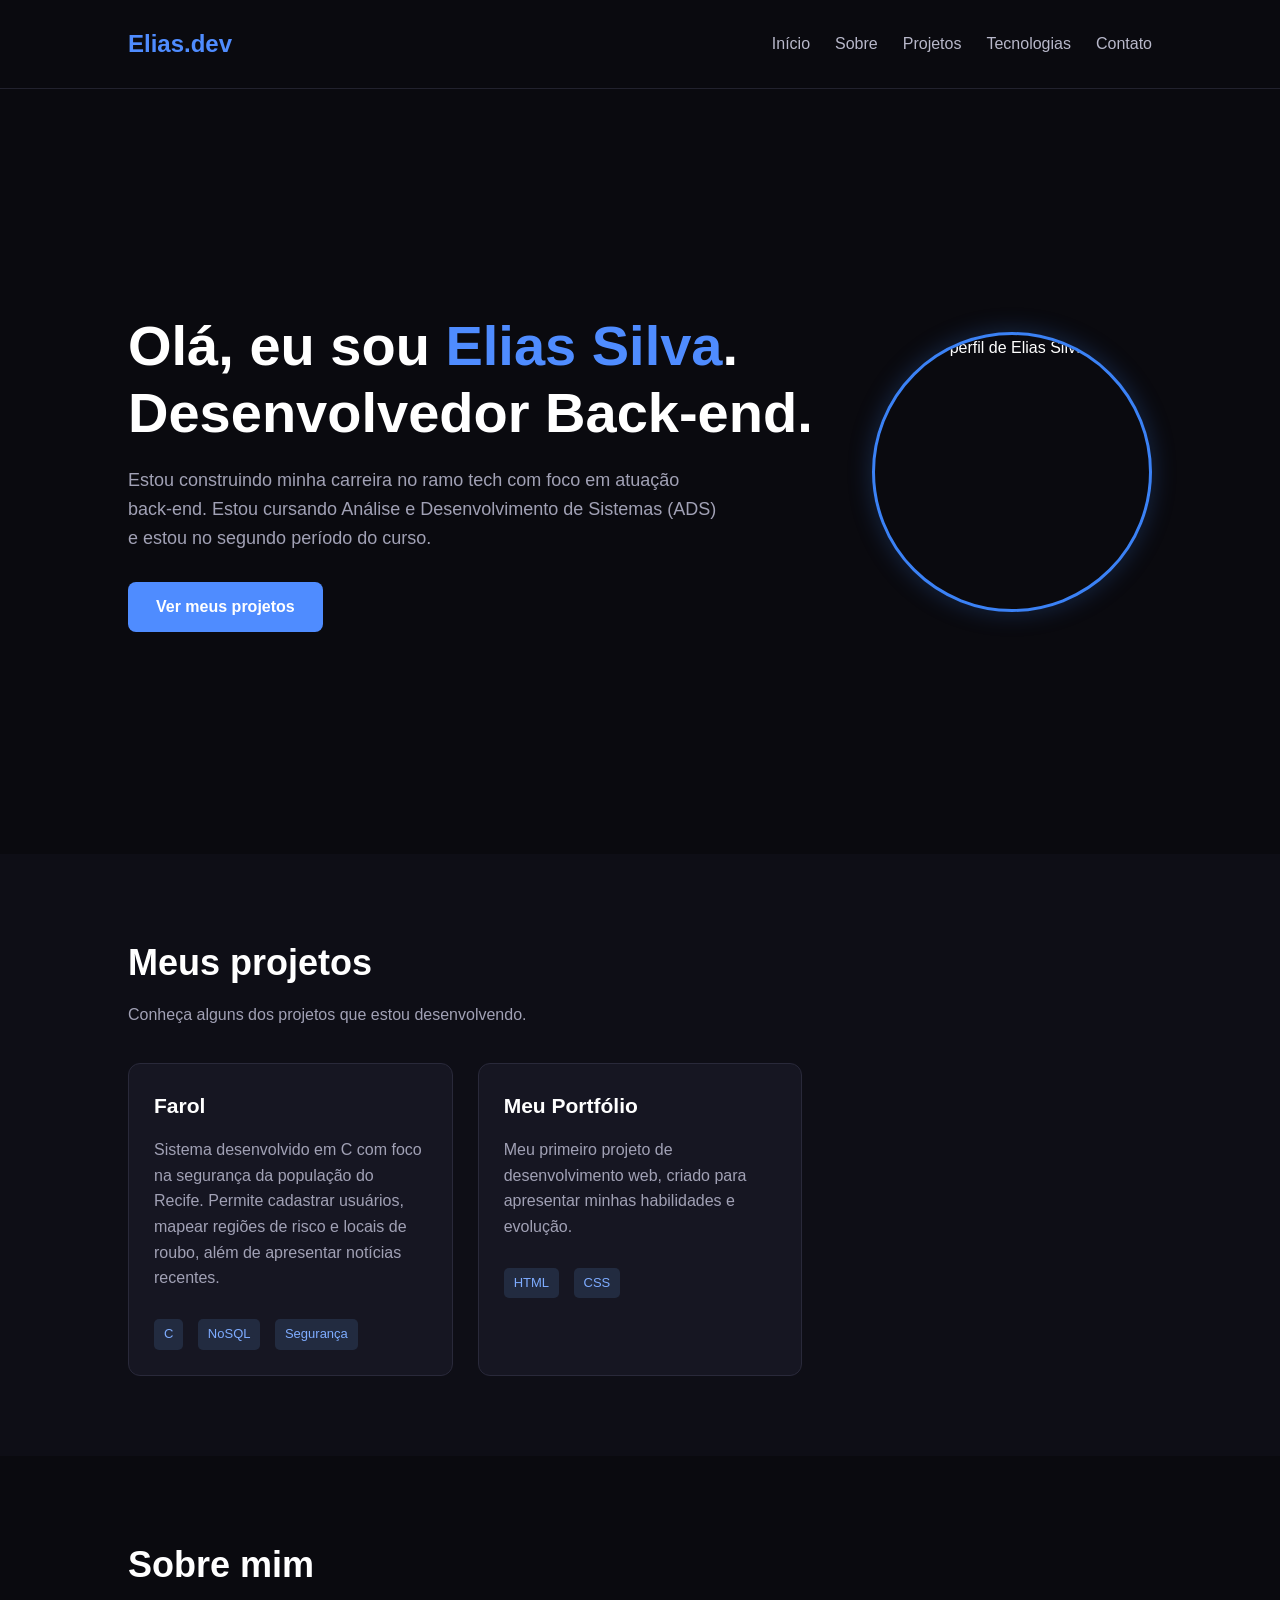
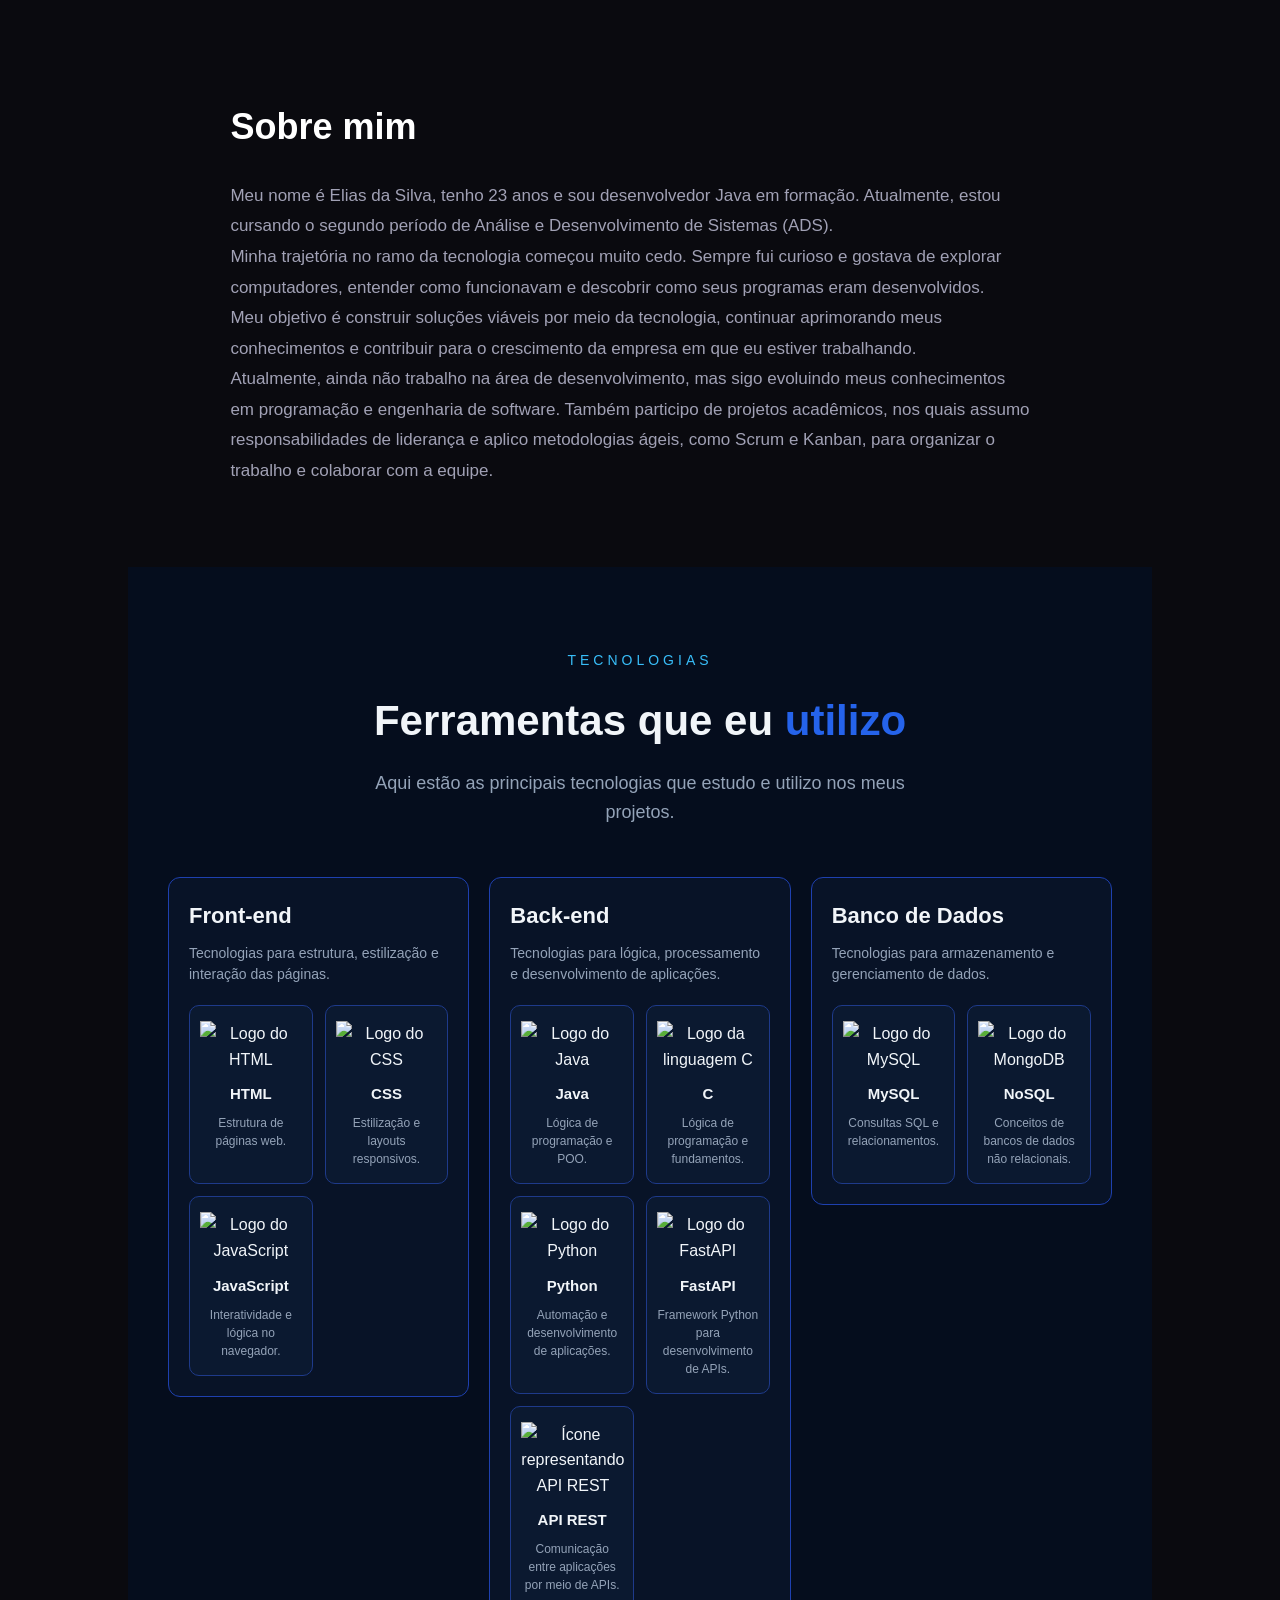
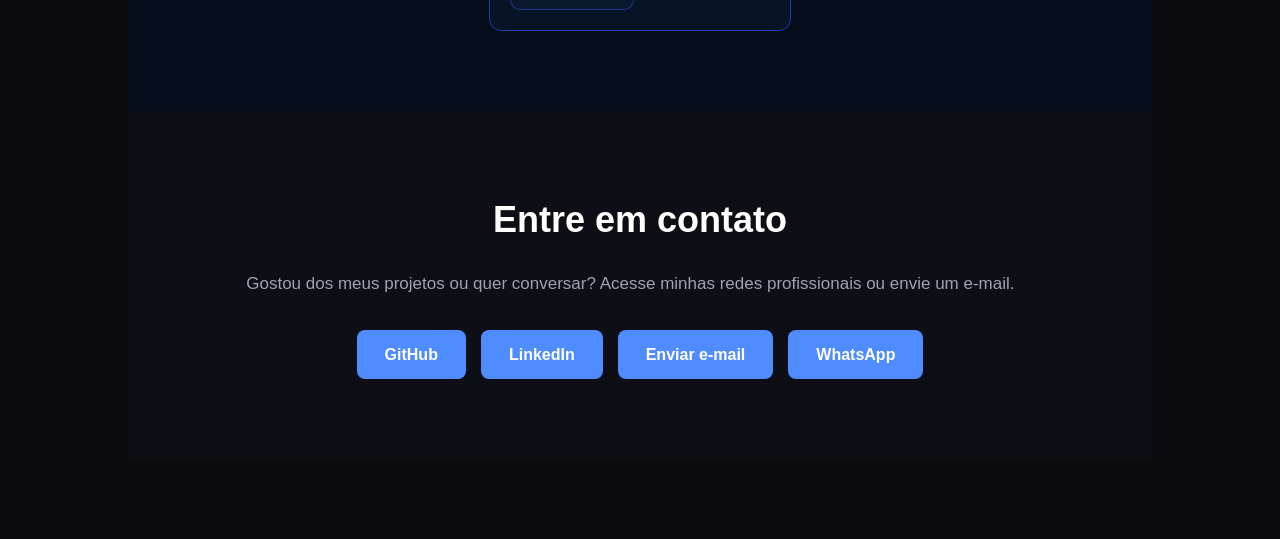
==== index.html @ 400964d1 "Rename inder.html to index.html" ====
<!DOCTYPE html>
<html lang="pt-BR">

<head>
    <meta charset="UTF-8">
    <meta name="viewport" content="width=device-width, initial-scale=1.0">

    <title>Portfólio | Elias Silva</title>

    <link rel="stylesheet" href="style.css">
</head>

<body>

    <!-- CABEÇALHO -->
    <header>
        <h1>Elias.dev</h1>

        <nav>
            <a href="#inicio">Início</a>
            <a href="#sobre">Sobre</a>
            <a href="#projetos">Projetos</a>
            <a href="#tecnologias">Tecnologias</a>
            <a href="#contato">Contato</a>
        </nav>
    </header>

    
<!-- SEÇÃO INÍCIO -->
<section class="hero" id="inicio">

    <div class="hero-conteudo">

        <h2>
            Olá, eu sou <span>Elias Silva</span>.<br>
            Desenvolvedor Back-end.
        </h2>

        <p>
            Estou construindo minha carreira no ramo tech com foco
            em atuação back-end. Estou cursando Análise e
            Desenvolvimento de Sistemas (ADS) e estou no segundo
            período do curso.
        </p>

        <a href="#projetos" class="botao">
            Ver meus projetos
        </a>

    </div>

    <div class="hero-foto">
        <img src="img/perfil.jpeg" alt="Foto de perfil de Elias Silva">
    </div>

</section>


        <!-- SEÇÃO PROJETOS -->
        <section class="projetos" id="projetos">

            <h2>Meus projetos</h2>

            <p class="descricao-projetos">
                Conheça alguns dos projetos que estou desenvolvendo.
            </p>

            <div class="container-projetos">

                <!-- PROJETO FAROL -->
                <article class="card-projeto">

                    <h3>Farol</h3>

                    <p>
                        Sistema desenvolvido em C com foco na segurança
                        da população do Recife. Permite cadastrar usuários,
                        mapear regiões de risco e locais de roubo,
                        além de apresentar notícias recentes.
                    </p>

                    <span>C</span>
                    <span>NoSQL</span>
                    <span>Segurança</span>

                </article>

                <!-- PROJETO PORTFÓLIO -->
                <article class="card-projeto">

                    <h3>Meu Portfólio</h3>

                    <p>
                        Meu primeiro projeto de desenvolvimento web,
                        criado para apresentar minhas habilidades e evolução.
                    </p>

                    <span>HTML</span>
                    <span>CSS</span>

                </article>

            </div>

        </section>

        <!-- SEÇÃO SOBRE -->
        <section class="sobre" id="sobre">

            <h2>Sobre mim</h2>

            <section class="sobre" id="sobre">
                <h2>Sobre mim</h2>

                    <p>
                    Meu nome é Elias da Silva, tenho 23 anos e sou desenvolvedor Java em formação.
                    Atualmente, estou cursando o segundo período de Análise e Desenvolvimento de Sistemas (ADS).
                    </p>

                    <p>
                    Minha trajetória no ramo da tecnologia começou muito cedo. Sempre fui curioso
                    e gostava de explorar computadores, entender como funcionavam e descobrir
                    como seus programas eram desenvolvidos.
                    </p>

                    <p>
                    Meu objetivo é construir soluções viáveis por meio da tecnologia, continuar
                    aprimorando meus conhecimentos e contribuir para o crescimento da empresa
                    em que eu estiver trabalhando.
                    </p>

                    <p>
                    Atualmente, ainda não trabalho na área de desenvolvimento, mas sigo evoluindo
                    meus conhecimentos em programação e engenharia de software. Também participo
                    de projetos acadêmicos, nos quais assumo responsabilidades de liderança e
                    aplico metodologias ágeis, como Scrum e Kanban, para organizar o trabalho
                    e colaborar com a equipe.
                    </p>
        

        </section>

        <!-- SEÇÃO TECNOLOGIAS -->
        <section id="tecnologias" class="tecnologias">

            <!-- CABEÇALHO DAS TECNOLOGIAS -->
            <div class="tecnologias-header">

                <span class="subtitulo">TECNOLOGIAS</span>

                <h2>
                    Ferramentas que eu <span>utilizo</span>
                </h2>

                <p>
                    Aqui estão as principais tecnologias que estudo
                    e utilizo nos meus projetos.
                </p>

            </div>

            <!-- CONTAINER DAS CATEGORIAS -->
            <div class="tecnologias-container">

                <!-- CATEGORIA FRONT-END -->
                <div class="categoria">

                    <h3>Front-end</h3>

                    <p>
                        Tecnologias para estrutura, estilização
                        e interação das páginas.
                    </p>

                    <div class="tecnologias-grid">

                        <!-- HTML -->
                        <div class="tecnologia-card">

                            <img
                                src="https://cdn.jsdelivr.net/gh/devicons/devicon/icons/html5/html5-original.svg"
                                alt="Logo do HTML"
                                class="tecnologia-logo"
                            >

                            <h4>HTML</h4>

                            <p>Estrutura de páginas web.</p>

                        </div>

                        <!-- CSS -->
                        <div class="tecnologia-card">

                            <img
                                src="https://cdn.jsdelivr.net/gh/devicons/devicon/icons/css3/css3-original.svg"
                                alt="Logo do CSS"
                                class="tecnologia-logo"
                            >

                            <h4>CSS</h4>

                            <p>Estilização e layouts responsivos.</p>

                        </div>

                        <!-- JAVASCRIPT -->
                        <div class="tecnologia-card">

                            <img
                                src="https://cdn.jsdelivr.net/gh/devicons/devicon/icons/javascript/javascript-original.svg"
                                alt="Logo do JavaScript"
                                class="tecnologia-logo"
                            >

                            <h4>JavaScript</h4>

                            <p>Interatividade e lógica no navegador.</p>

                        </div>

                    </div>

                </div>

                <!-- CATEGORIA BACK-END -->
                <div class="categoria">

                    <h3>Back-end</h3>

                    <p>
                        Tecnologias para lógica, processamento
                        e desenvolvimento de aplicações.
                    </p>

                    <div class="tecnologias-grid">

                        <!-- JAVA -->
                        <div class="tecnologia-card">

                            <img
                                src="https://cdn.jsdelivr.net/gh/devicons/devicon/icons/java/java-original.svg"
                                alt="Logo do Java"
                                class="tecnologia-logo"
                            >

                            <h4>Java</h4>

                            <p>Lógica de programação e POO.</p>

                        </div>

                        <!-- C -->
                        <div class="tecnologia-card">

                            <img
                                src="https://cdn.jsdelivr.net/gh/devicons/devicon/icons/c/c-original.svg"
                                alt="Logo da linguagem C"
                                class="tecnologia-logo"
                            >

                            <h4>C</h4>

                            <p>Lógica de programação e fundamentos.</p>

                        </div>

                        <!-- PYTHON -->
                        <div class="tecnologia-card">

                            <img
                                src="https://cdn.jsdelivr.net/gh/devicons/devicon/icons/python/python-original.svg"
                                alt="Logo do Python"
                                class="tecnologia-logo"
                            >

                            <h4>Python</h4>

                            <p>Automação e desenvolvimento de aplicações.</p>

                        </div>

                        <!-- FASTAPI -->
                        <div class="tecnologia-card">

                            <img
                                src="https://cdn.jsdelivr.net/gh/devicons/devicon/icons/fastapi/fastapi-original.svg"
                                alt="Logo do FastAPI"
                                class="tecnologia-logo"
                            >

                            <h4>FastAPI</h4>

                            <p>Framework Python para desenvolvimento de APIs.</p>

                        </div>

                        <!-- API REST -->
                        <div class="tecnologia-card">

                            <img
                                src="https://cdn.jsdelivr.net/gh/devicons/devicon/icons/fastapi/fastapi-original.svg"
                                alt="Ícone representando API REST"
                                class="tecnologia-logo"
                            >

                            <h4>API REST</h4>

                            <p>Comunicação entre aplicações por meio de APIs.</p>

                        </div>

                    </div>

                </div>

                <!-- CATEGORIA BANCO DE DADOS -->
                <div class="categoria">

                    <h3>Banco de Dados</h3>

                    <p>
                        Tecnologias para armazenamento
                        e gerenciamento de dados.
                    </p>

                    <div class="tecnologias-grid">

                        <!-- MYSQL -->
                        <div class="tecnologia-card">

                            <img
                                src="https://cdn.jsdelivr.net/gh/devicons/devicon/icons/mysql/mysql-original.svg"
                                alt="Logo do MySQL"
                                class="tecnologia-logo"
                            >

                            <h4>MySQL</h4>

                            <p>Consultas SQL e relacionamentos.</p>

                        </div>

                        <!-- NOSQL -->
                        <div class="tecnologia-card">

                            <img
                                src="https://cdn.jsdelivr.net/gh/devicons/devicon/icons/mongodb/mongodb-original.svg"
                                alt="Logo do MongoDB"
                                class="tecnologia-logo"
                            >

                            <h4>NoSQL</h4>

                            <p>Conceitos de bancos de dados não relacionais.</p>

                        </div>

                    </div>

                </div>

            </div>

        </section>

        <!-- SEÇÃO CONTATO -->
        <section class="contato" id="contato">

            <h2>Entre em contato</h2>

            <p>
                Gostou dos meus projetos ou quer conversar?
                Acesse minhas redes profissionais ou envie um e-mail.
            </p>

            <div class="links-contato">

                <a
                    href="https://github.com/Elias-03Xx"
                    target="_blank"
                    rel="noopener noreferrer"
                    class="botao"
                >
                    GitHub
                </a>

                <a
                    href="https://www.linkedin.com/in/eliassilva03/"
                    target="_blank"
                    rel="noopener noreferrer"
                    class="botao"
                >
                    LinkedIn
                </a>

                <a
                    href="mailto:eliassilvat2003@gmail.com"
                    class="botao"
                >
                    Enviar e-mail
                </a>

                <a 
                    href="https://wa.me/5581989814141"
                    target="_blank"
                    rel="noopener noreferrer"
                    class="botao"  
                    >
                    WhatsApp
                </a>

            </div>

        </section>

    </main>

    <!-- JAVASCRIPT -->
    <script src="script.js"></script>

</body>
</html>
---- style.css ----
/* ========================================
   CONFIGURAÇÕES GERAIS
======================================== */

* {
    margin: 0;
    padding: 0;
    box-sizing: border-box;
}

body {
    background-color: #0a0a0f;
    color: #ffffff;
    font-family: Arial, sans-serif;
    line-height: 1.6;
}

/* ========================================
   CABEÇALHO
======================================== */

header {
    width: 100%;
    padding: 25px 10%;
    display: flex;
    justify-content: space-between;
    align-items: center;
    border-bottom: 1px solid #22222e;
}

header h1 {
    font-size: 24px;
    color: #4f8cff;
}

/* ========================================
   MENU
======================================== */

nav {
    display: flex;
    gap: 25px;
}

nav a {
    color: #b8b8ca;
    text-decoration: none;
    transition: 0.3s;
}

nav a:hover {
    color: #4f8cff;
}

/* ========================================
   SEÇÃO INÍCIO
======================================== */

.hero {
    min-height: 85vh;
    display: flex;
    flex-direction: column;
    justify-content: center;
    padding: 80px 10%;
}

.hero h2 {
    font-size: 56px;
    line-height: 1.2;
    max-width: 750px;
    margin-bottom: 20px;
}

.hero h2 span {
    color: #4f8cff;
}

.hero p {
    font-size: 18px;
    color: #a1a1b5;
    max-width: 600px;
    margin-bottom: 30px;
}

/* ========================================
   BOTÕES
======================================== */

.botao {
    display: inline-block;
    width: fit-content;
    padding: 12px 28px;
    background-color: #4f8cff;
    color: #ffffff;
    text-decoration: none;
    border-radius: 8px;
    font-weight: bold;
    transition: 0.3s;
}

.botao:hover {
    background-color: #2865d8;
    transform: translateY(-3px);
}

/* ========================================
   SEÇÃO PROJETOS
======================================== */

.projetos {
    padding: 80px 10%;
    background-color: #0e0e16;
}

.projetos h2 {
    font-size: 36px;
    margin-bottom: 10px;
}

.descricao-projetos {
    color: #a1a1b5;
    margin-bottom: 35px;
}

.container-projetos {
    display: grid;
    grid-template-columns: repeat(3, minmax(0, 1fr));
    gap: 25px;
}

.card-projeto {
    background-color: #161622;
    border: 1px solid #29293a;
    border-radius: 12px;
    padding: 25px;
    transition: 0.3s;
}

.card-projeto:hover {
    transform: translateY(-5px);
    border-color: #4f8cff;
}

.card-projeto h3 {
    font-size: 21px;
    margin-bottom: 15px;
}

.card-projeto p {
    color: #a1a1b5;
    margin-bottom: 20px;
}

.card-projeto span {
    display: inline-block;
    background-color: #222b40;
    color: #7eacff;
    padding: 5px 10px;
    border-radius: 5px;
    font-size: 13px;
    margin-right: 10px;
    margin-top: 8px;
}

/* ========================================
   SEÇÃO SOBRE
======================================== */

.sobre {
    padding: 80px 10%;
    background-color: #0a0a0f;
}

.sobre h2 {
    font-size: 36px;
    margin-bottom: 25px;
}

.sobre p {
    color: #a1a1b5;
    font-size: 17px;
    line-height: 1.8;
    max-width: 800px;
}

/* ========================================
   SEÇÃO TECNOLOGIAS
======================================== */

.tecnologias {
    padding: 80px 40px;
    background-color: #050d1d;
    color: #f1f5f9;
}

/* Cabeçalho das tecnologias */

.tecnologias-header {
    text-align: center;
    margin-bottom: 50px;
}

.subtitulo {
    color: #38bdf8;
    letter-spacing: 4px;
    font-size: 14px;
}

.tecnologias-header h2 {
    font-size: 42px;
    margin: 15px 0;
}

.tecnologias-header h2 span {
    color: #2563eb;
}

.tecnologias-header p {
    color: #94a3b8;
    font-size: 18px;
    max-width: 600px;
    margin: 0 auto;
    line-height: 1.6;
}

/* Três categorias lado a lado */

.tecnologias-container {
    display: grid;
    grid-template-columns: repeat(3, minmax(0, 1fr));
    gap: 20px;
    max-width: 1200px;
    margin: 0 auto;
    align-items: start;
}

/* Cartões das categorias */

.categoria {
    border: 1px solid #1e40af;
    border-radius: 12px;
    padding: 20px;
    background-color: #081327;
    min-width: 0;
}

.categoria h3 {
    font-size: 22px;
    margin-bottom: 10px;
}

.categoria > p {
    color: #94a3b8;
    font-size: 14px;
    line-height: 1.5;
    margin-bottom: 20px;
}

/* Grade interna das tecnologias */

.tecnologias-grid {
    display: grid;
    grid-template-columns: repeat(2, minmax(0, 1fr));
    gap: 12px;
}

/* Cartões individuais */

.tecnologia-card {
    border: 1px solid #1e3a8a;
    border-radius: 10px;
    padding: 15px 10px;
    text-align: center;
    background-color: #0b1930;
    transition: 0.3s;
    min-width: 0;
}

/* Logos das tecnologias */

.tecnologia-logo {
    width: 45px;
    height: 45px;
    object-fit: contain;
    margin-bottom: 10px;
    transition: 0.3s;
}

/* Títulos dos cartões */

.tecnologia-card h4 {
    font-size: 15px;
    margin-bottom: 8px;
}

/* Descrições */

.tecnologia-card p {
    font-size: 12px;
    color: #94a3b8;
    line-height: 1.5;
}

/* Efeito ao passar o mouse */

.tecnologia-card:hover {
    transform: translateY(-4px);
    border-color: #3b82f6;
    box-shadow: 0 0 15px rgba(37, 99, 235, 0.2);
}

.tecnologia-card:hover .tecnologia-logo {
    transform: scale(1.08);
}

/* ========================================
   SEÇÃO CONTATO
======================================== */

.contato {
    padding: 80px 10%;
    background-color: #0e0e16;
    text-align: center;
}

.contato h2 {
    font-size: 36px;
    margin-bottom: 20px;
}

.contato p {
    color: #a1a1b5;
    margin-bottom: 30px;
}

/* Links de contato */

.links-contato {
    display: flex;
    justify-content: center;
    flex-wrap: wrap;
    gap: 15px;
}

/* ========================================
   RESPONSIVIDADE
======================================== */

/* AJUSTE DA APRESENTAÇÃO E FOTO */

.hero {
    display: grid;
    grid-template-columns: minmax(0, 1fr) 280px;
    align-items: center;
    gap: 40px;
}

.hero-conteudo {
    min-width: 0;
}

.hero-foto {
    width: 280px;
    height: 280px;
    border-radius: 50%;
    overflow: hidden;
    border: 3px solid #3b82f6;
    box-shadow: 0 0 25px rgba(59, 130, 246, 0.25);
}

.hero-foto img {
    width: 100%;
    height: 100%;
    object-fit: cover;
    object-position: center;
    display: block;
}

/* TABLETS */

@media (max-width: 900px) {

    .container-projetos {
        grid-template-columns: repeat(2, minmax(0, 1fr));
    }

    .tecnologias-container {
        grid-template-columns: repeat(2, minmax(0, 1fr));
    }

    .hero {
        grid-template-columns: minmax(0, 1fr) 220px;
        gap: 25px;
    }

    .hero-foto {
        width: 220px;
        height: 220px;
    }
}

/* CELULARES */

@media (max-width: 600px) {

    header {
        padding: 20px 6%;
        flex-direction: column;
        gap: 15px;
    }

    nav {
        gap: 15px;
        flex-wrap: wrap;
        justify-content: center;
    }

    .hero {
        grid-template-columns: 1fr;
        text-align: center;
        justify-items: center;
        padding: 60px 6%;
    }

    .hero h2 {
        font-size: 38px;
    }

    .hero-foto {
        width: 200px;
        height: 200px;
    }

    .projetos,
    .sobre,
    .contato {
        padding: 60px 6%;
    }

    .container-projetos {
        grid-template-columns: 1fr;
    }

    .tecnologias {
        padding: 60px 20px;
    }

    .tecnologias-header h2 {
        font-size: 30px;
    }

    .tecnologias-container {
        grid-template-columns: 1fr;
    }
}
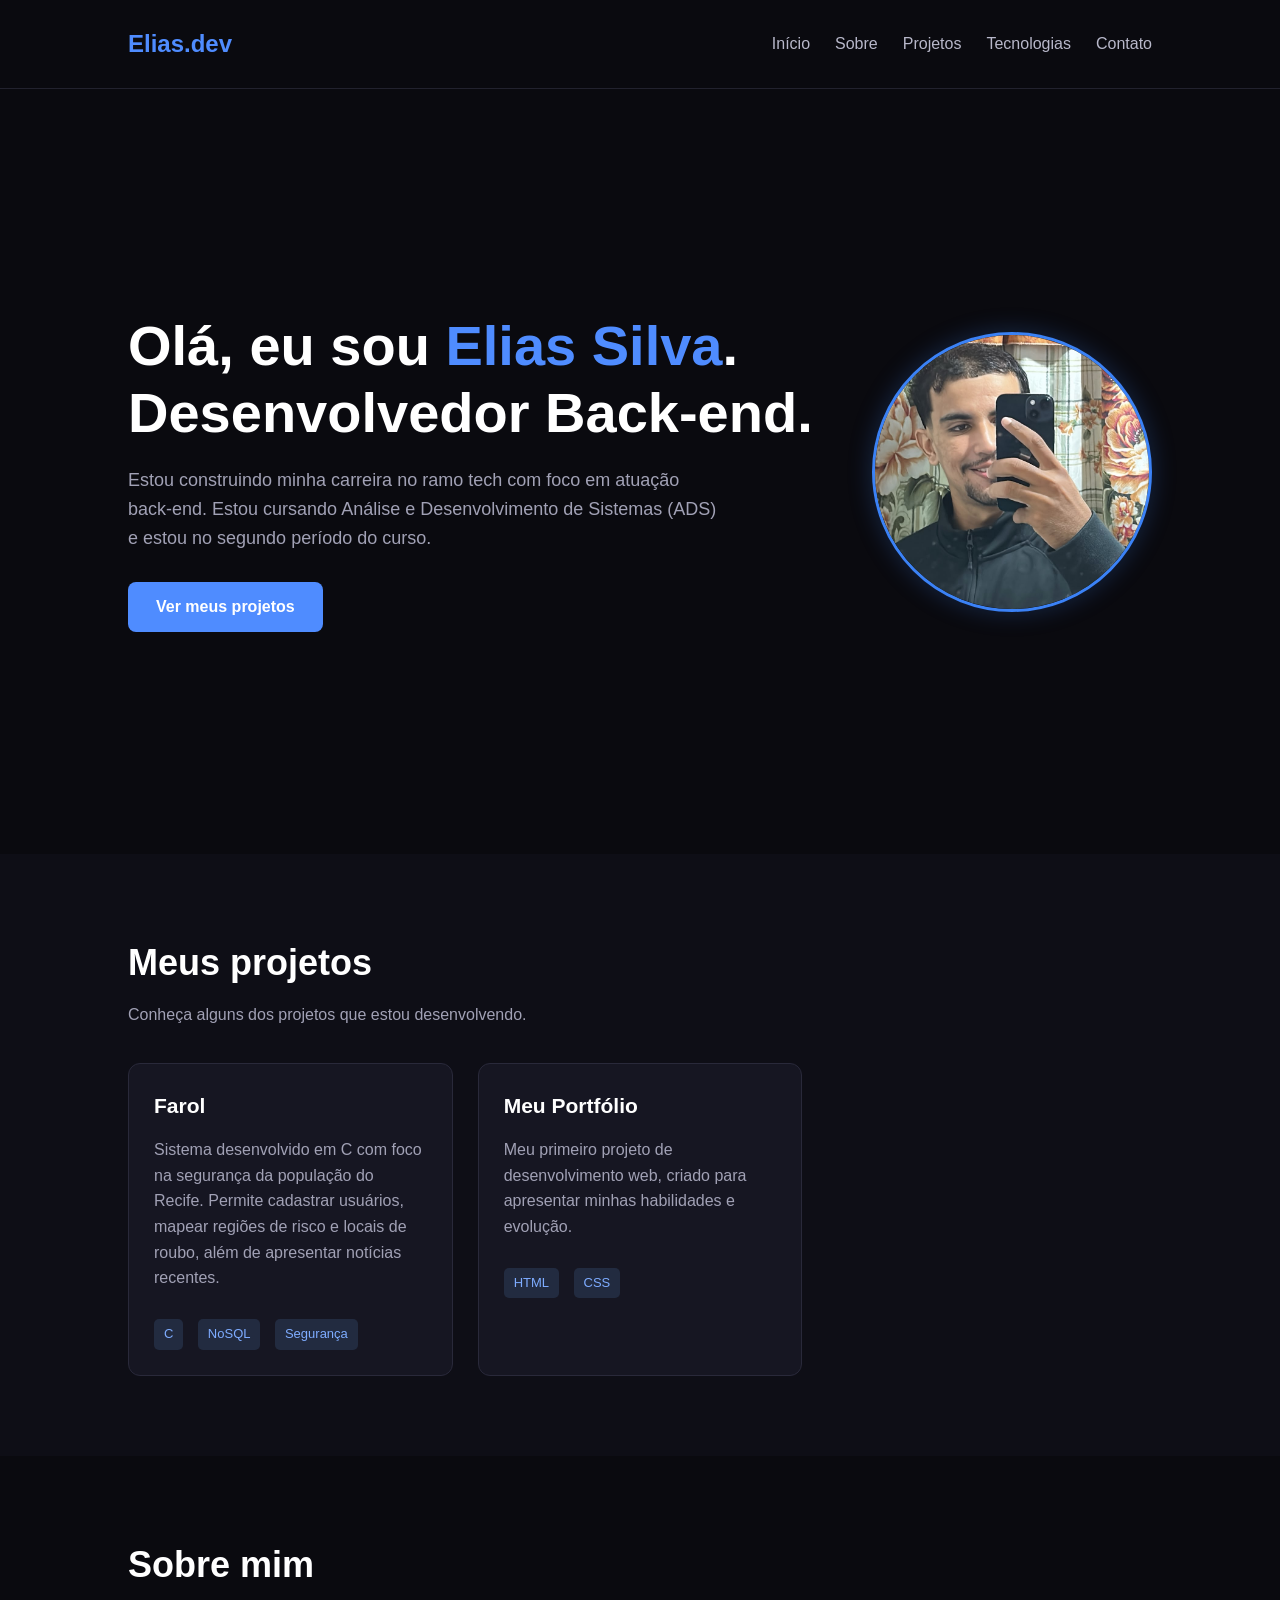
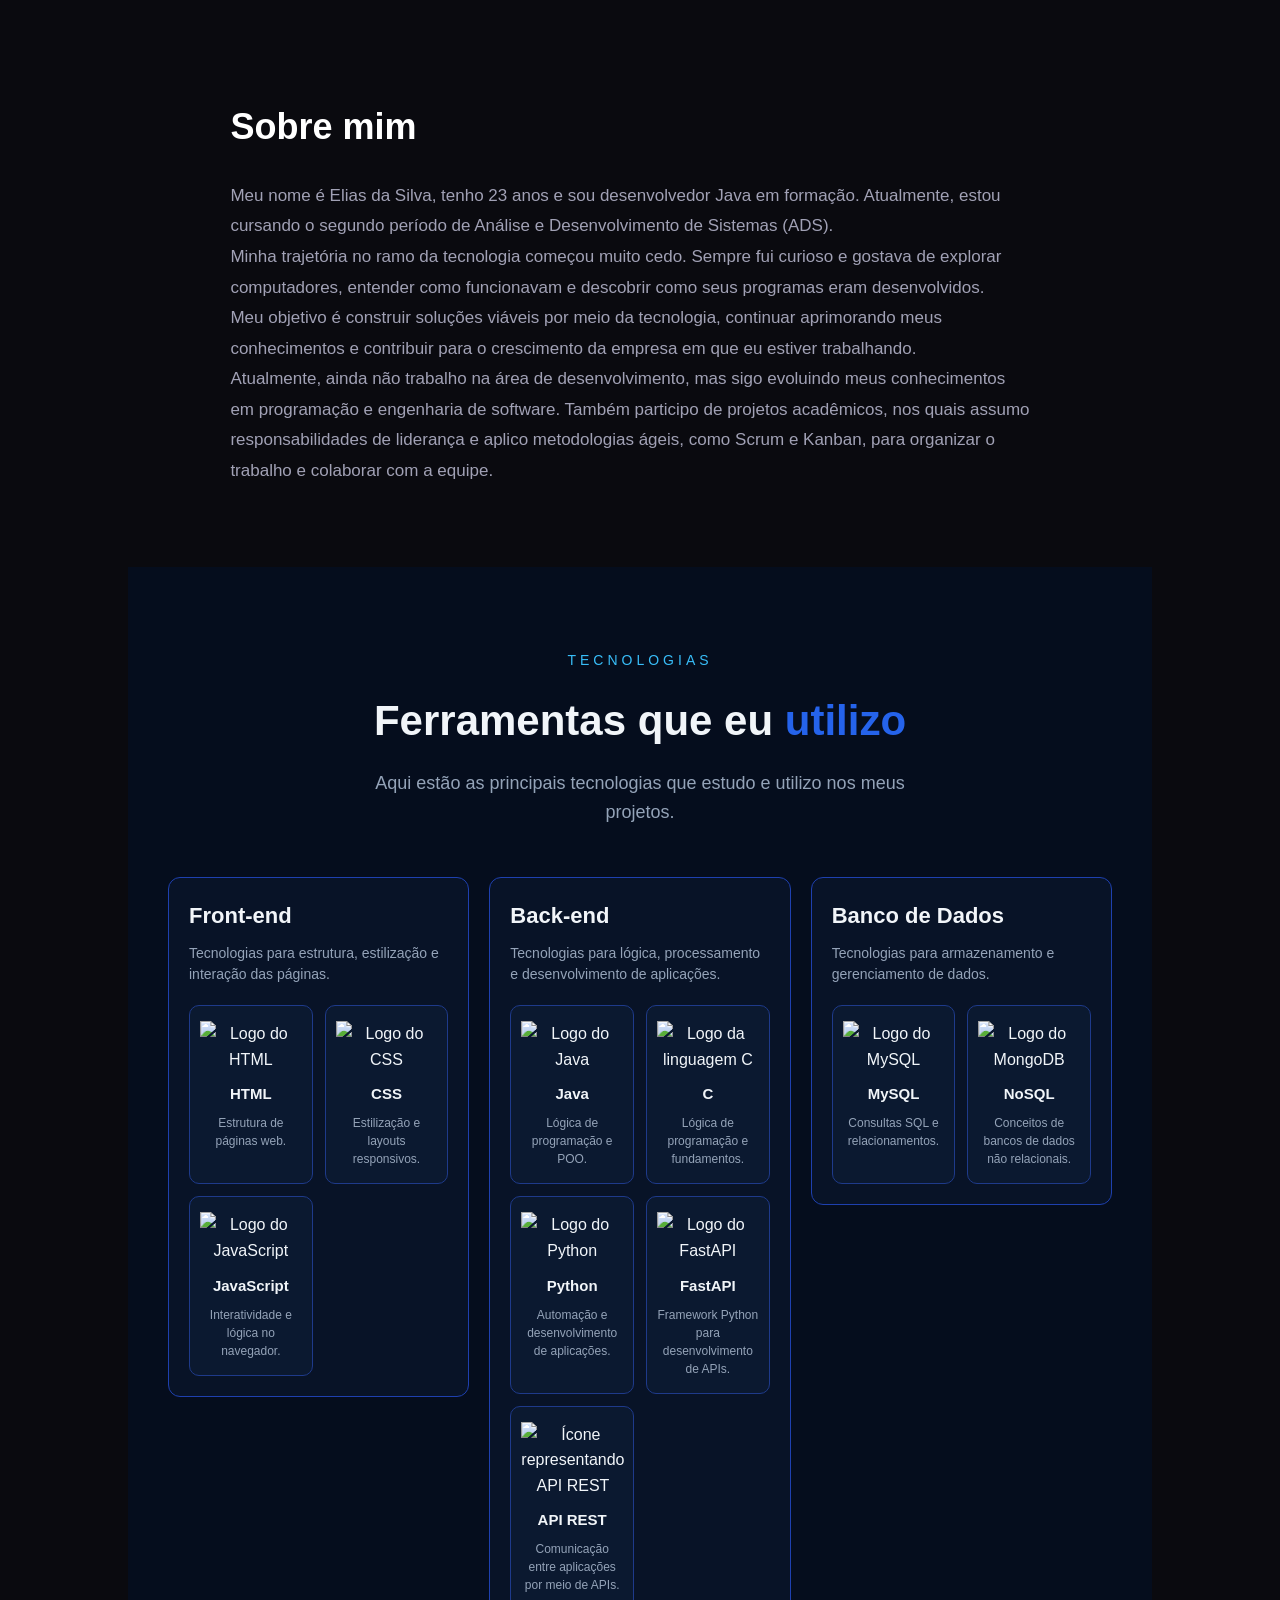
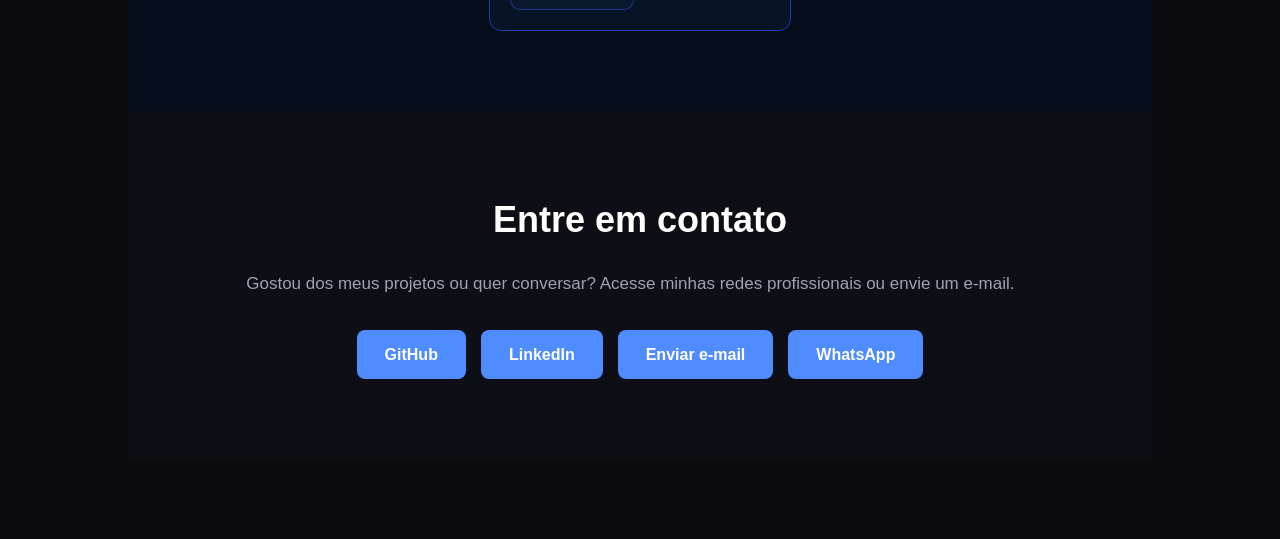
==== commit 41ce11ae: "Update index.html" ====
--- a/index.html
+++ b/index.html
@@ -51,7 +51,8 @@
     </div>
 
     <div class="hero-foto">
-        <img src="img/perfil.jpeg" alt="Foto de perfil de Elias Silva">
+        <img src="perfil.jpeg" alt="Foto de perfil de Elias Silva">
+        
     </div>
 
 </section>
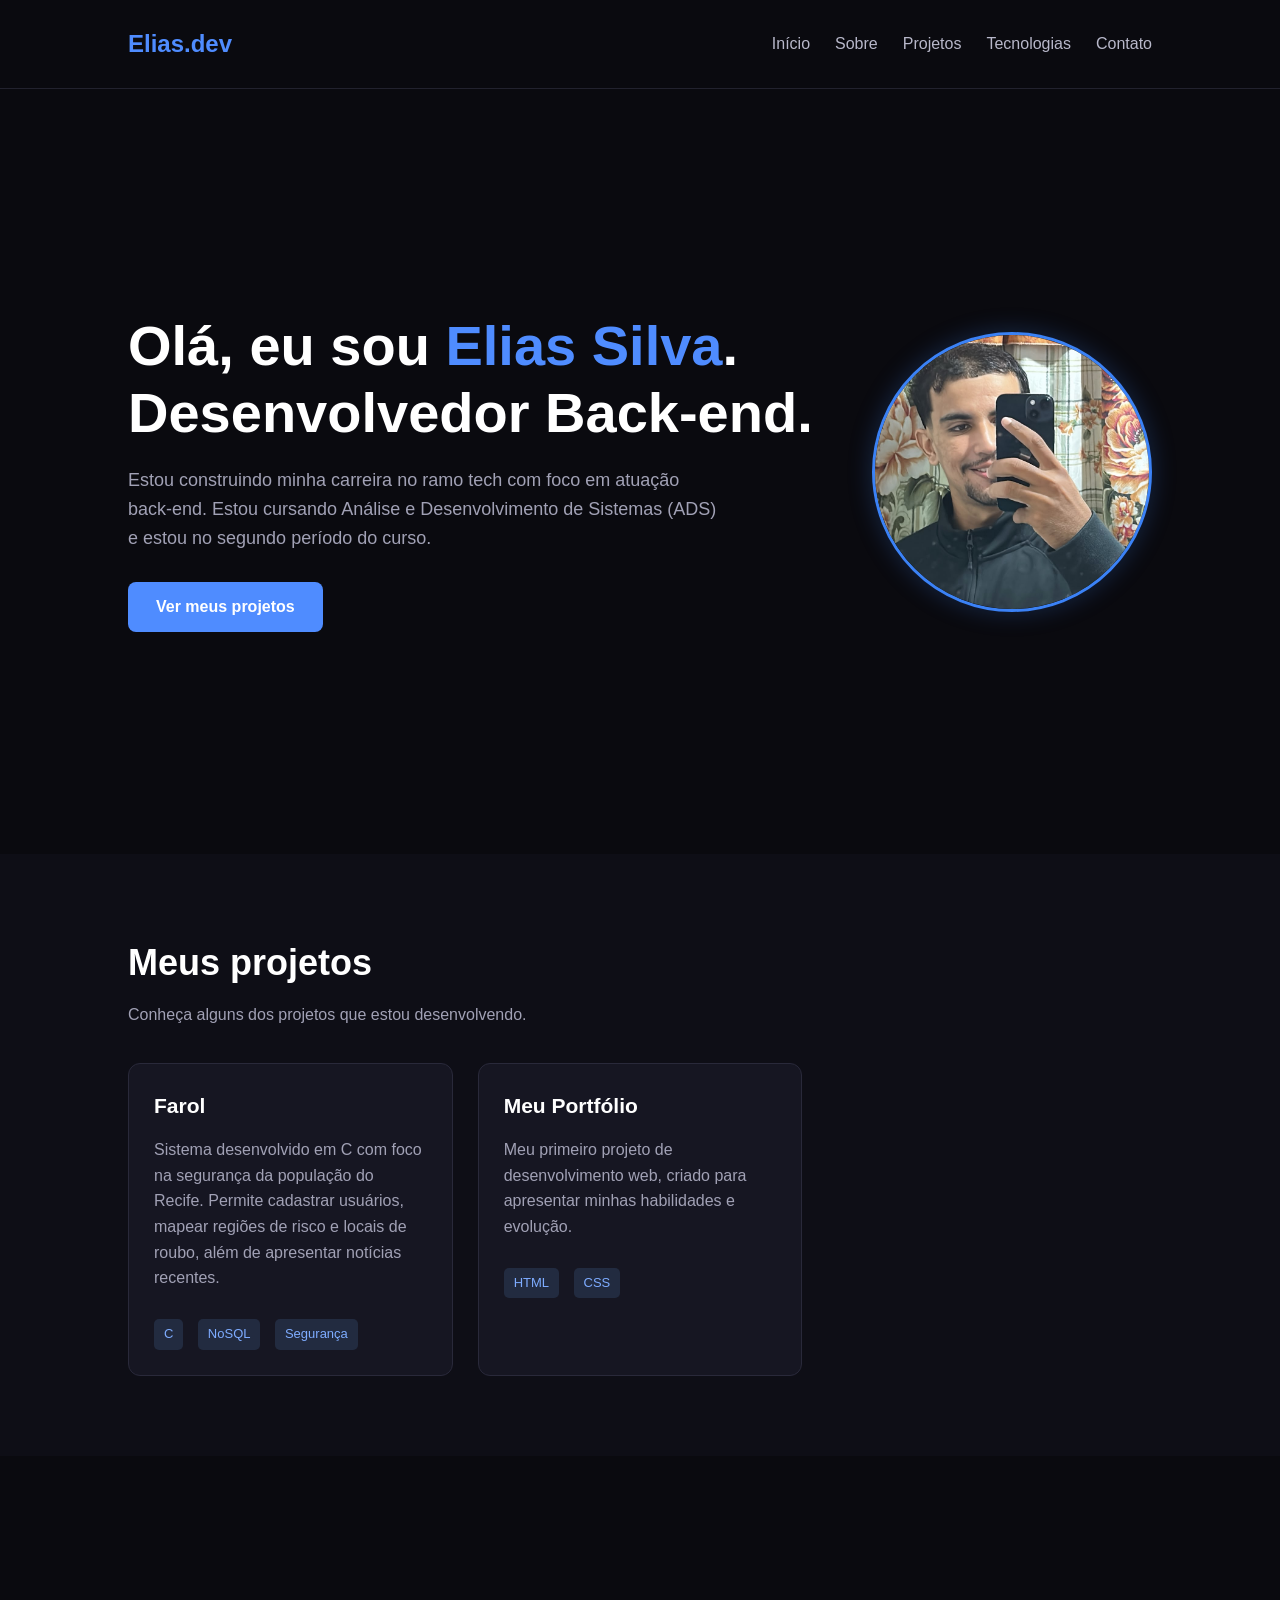
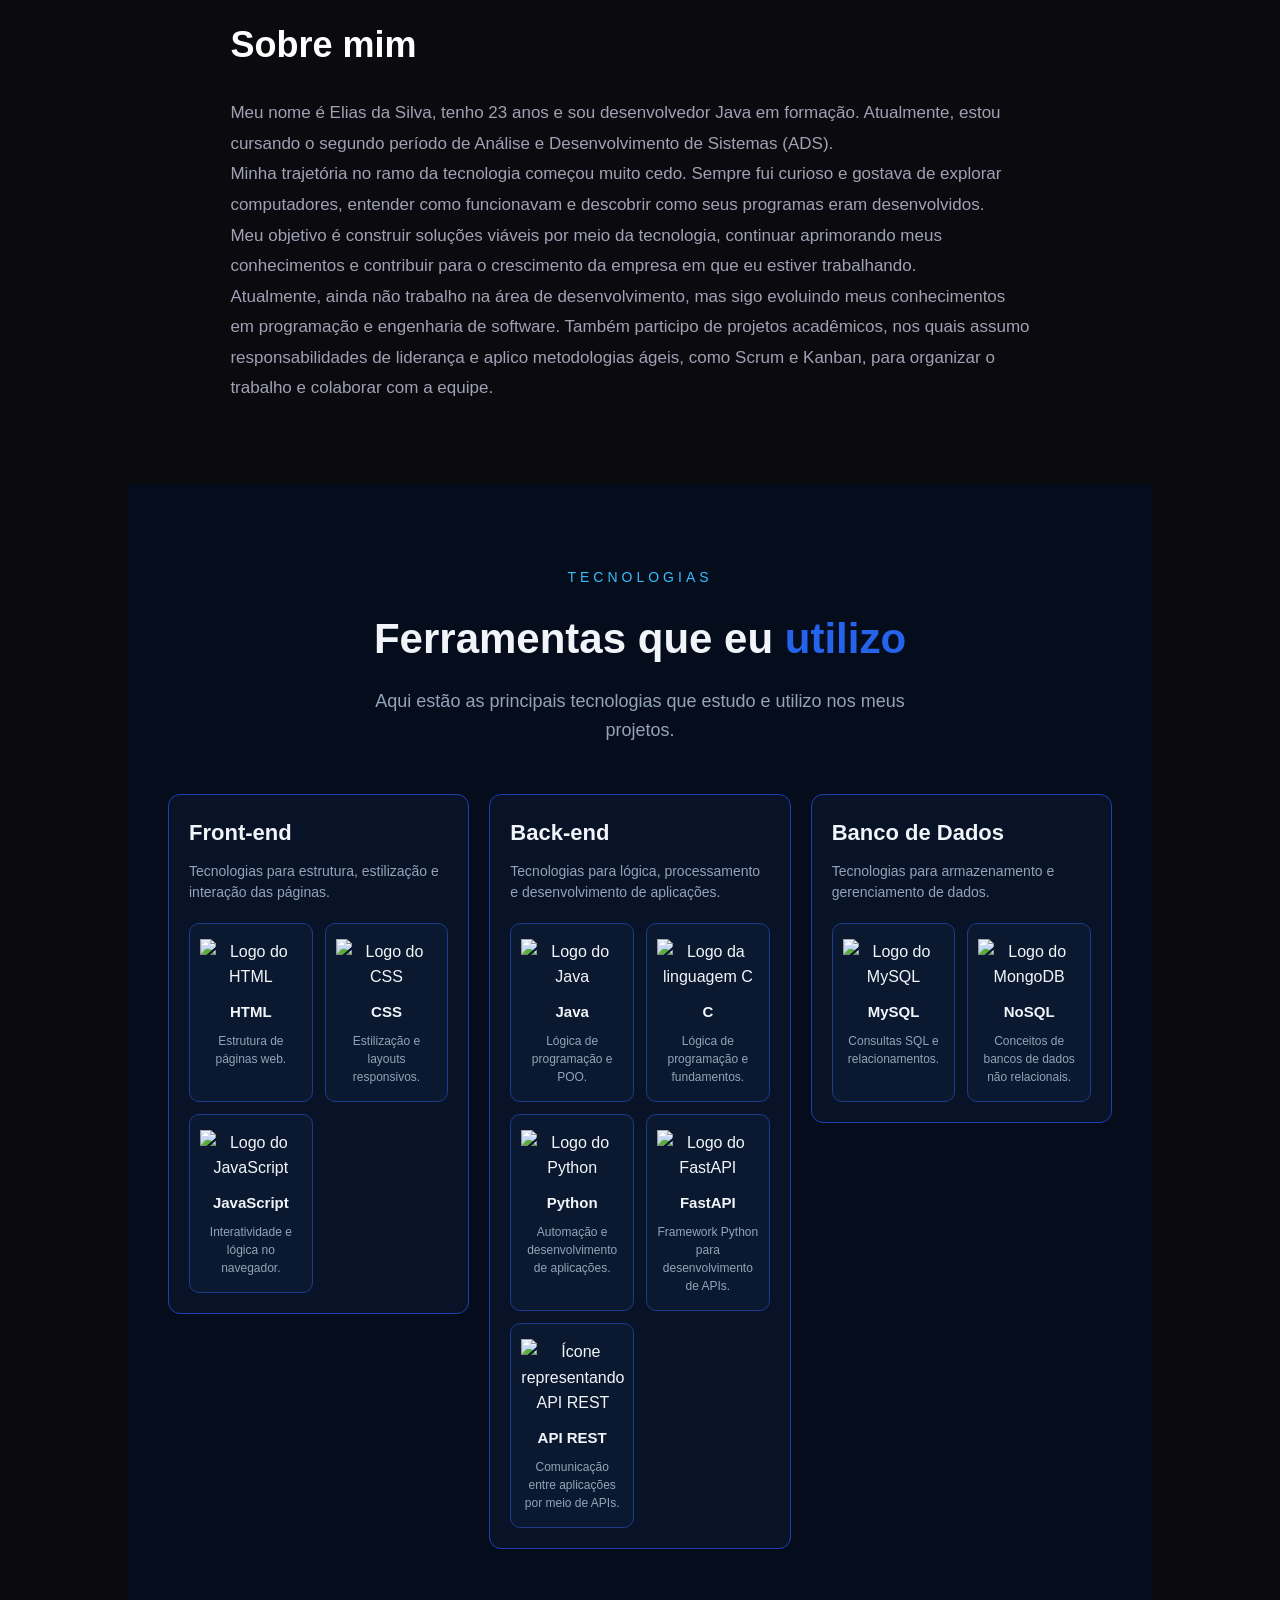
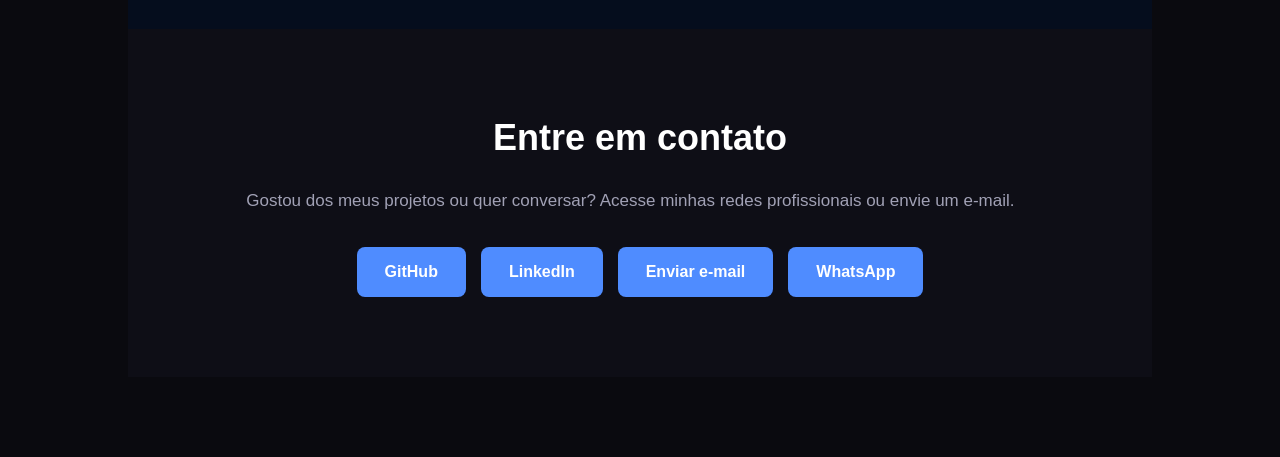
==== commit 68177324: "Update index.html" ====
--- a/index.html
+++ b/index.html
@@ -109,8 +109,6 @@
         <!-- SEÇÃO SOBRE -->
         <section class="sobre" id="sobre">
 
-            <h2>Sobre mim</h2>
-
             <section class="sobre" id="sobre">
                 <h2>Sobre mim</h2>
 
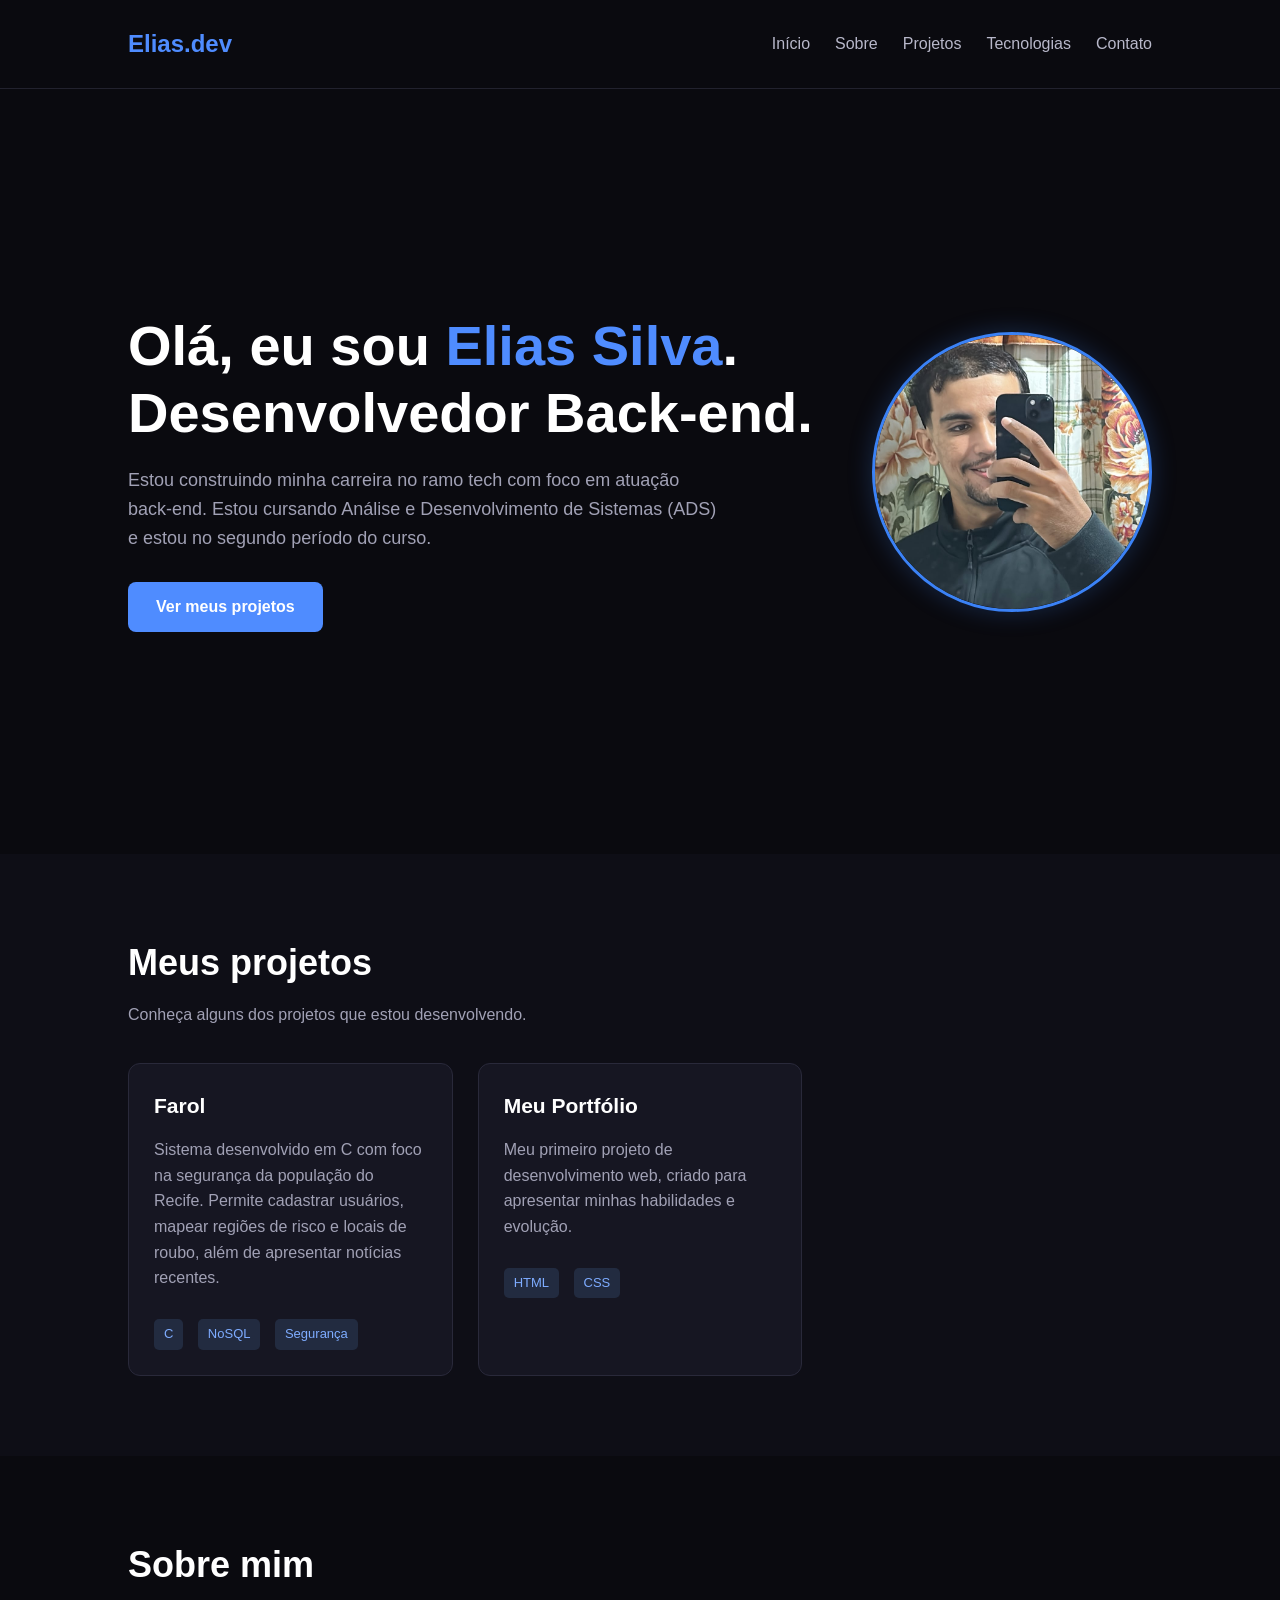
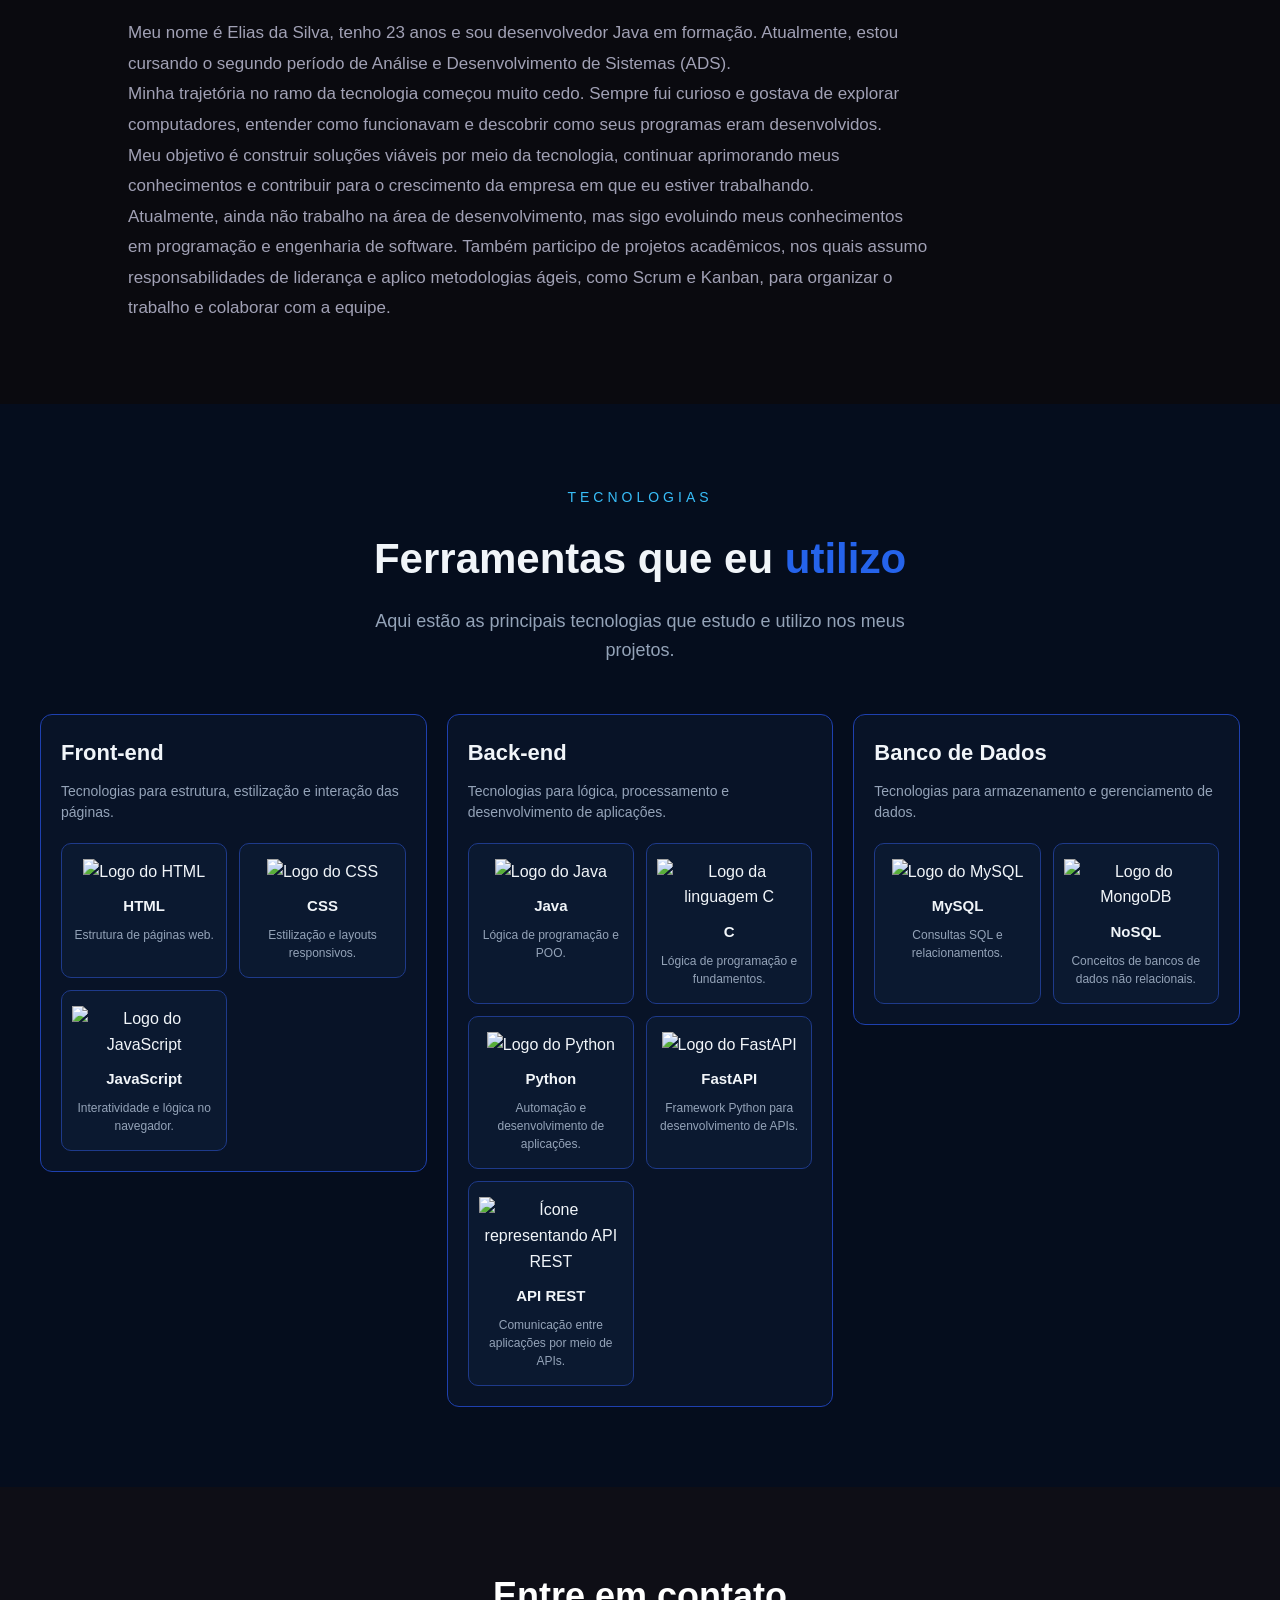
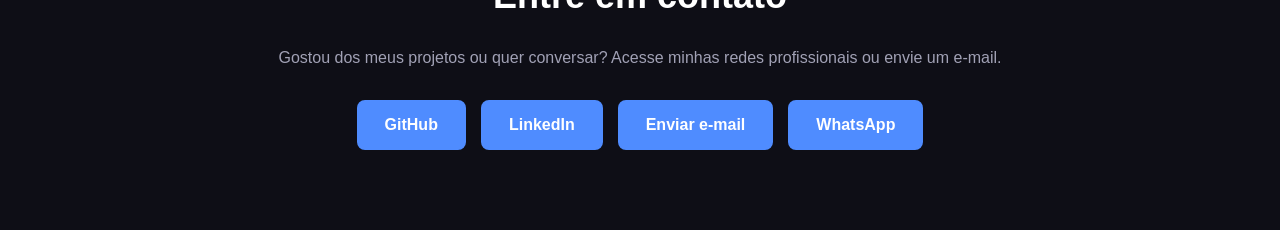
==== commit 9662b7e6: "Update index.html" ====
--- a/index.html
+++ b/index.html
@@ -107,7 +107,6 @@
         </section>
 
         <!-- SEÇÃO SOBRE -->
-        <section class="sobre" id="sobre">
 
             <section class="sobre" id="sobre">
                 <h2>Sobre mim</h2>
